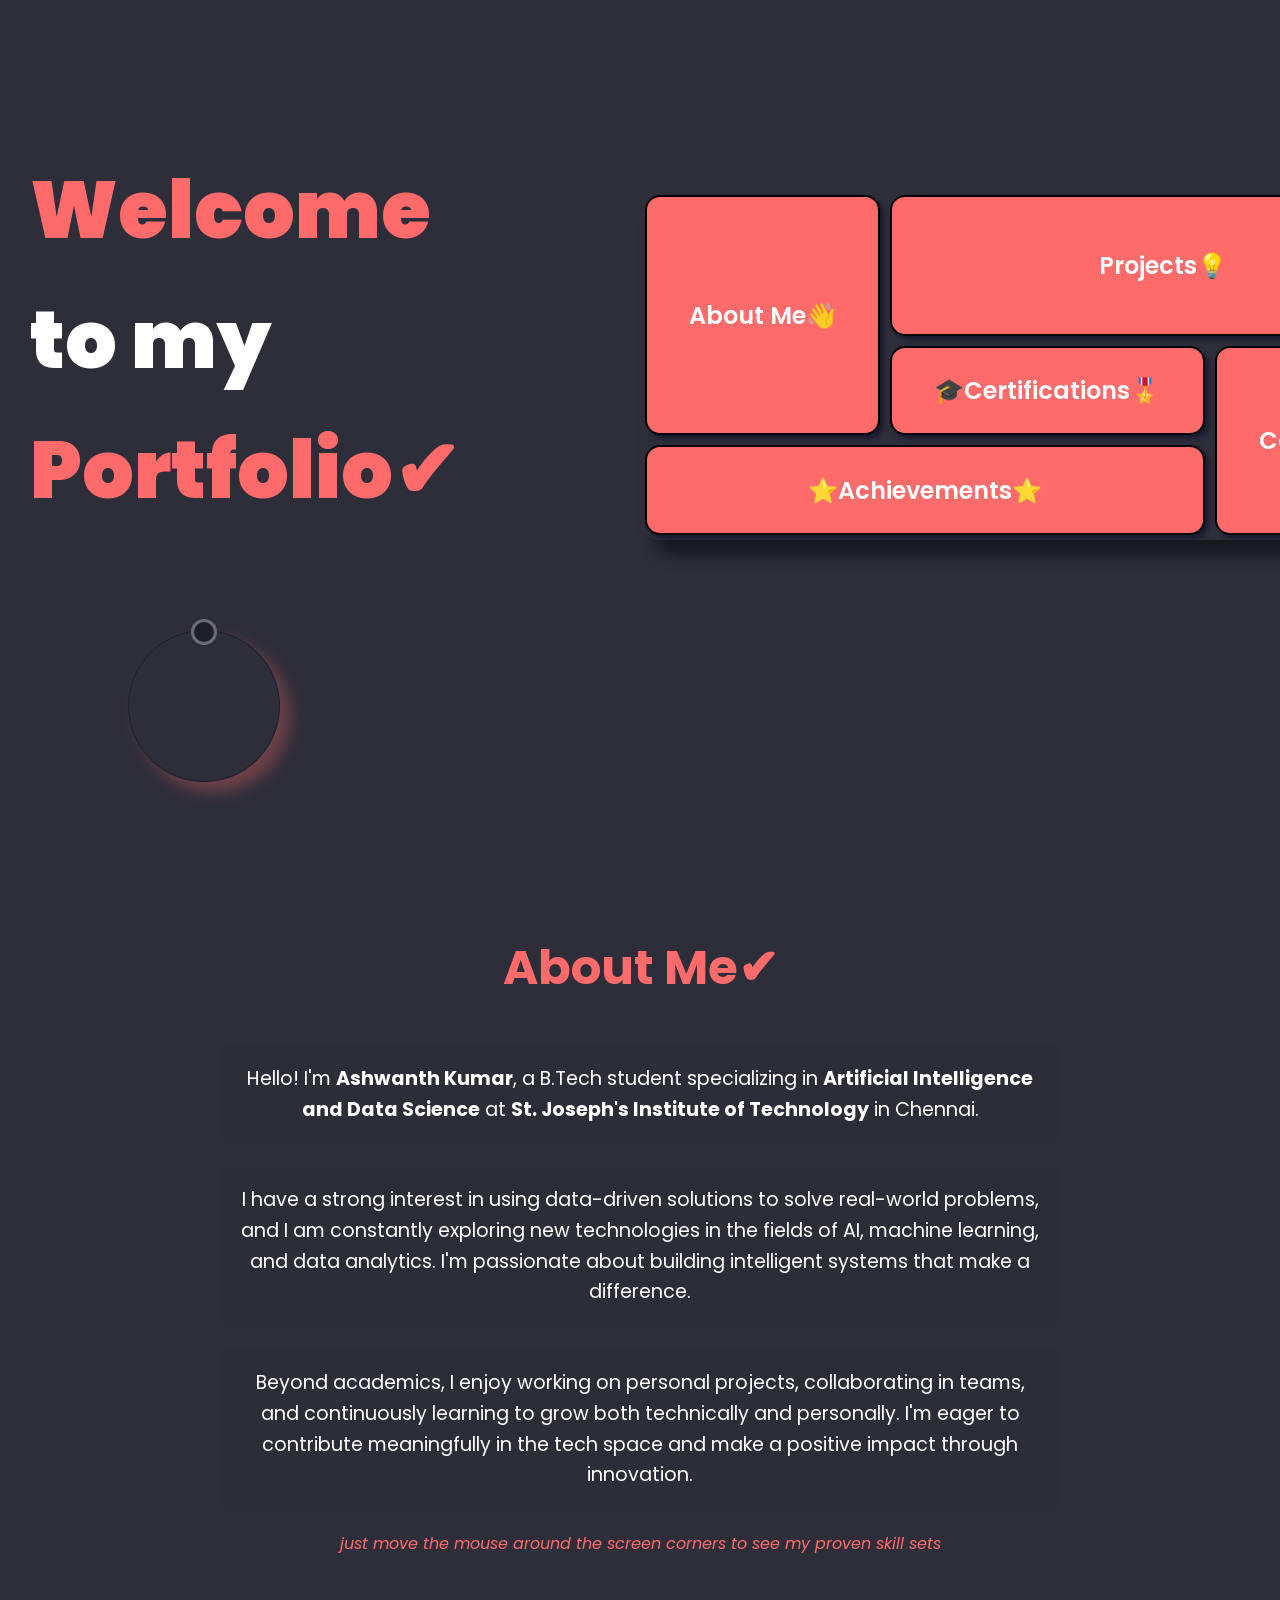
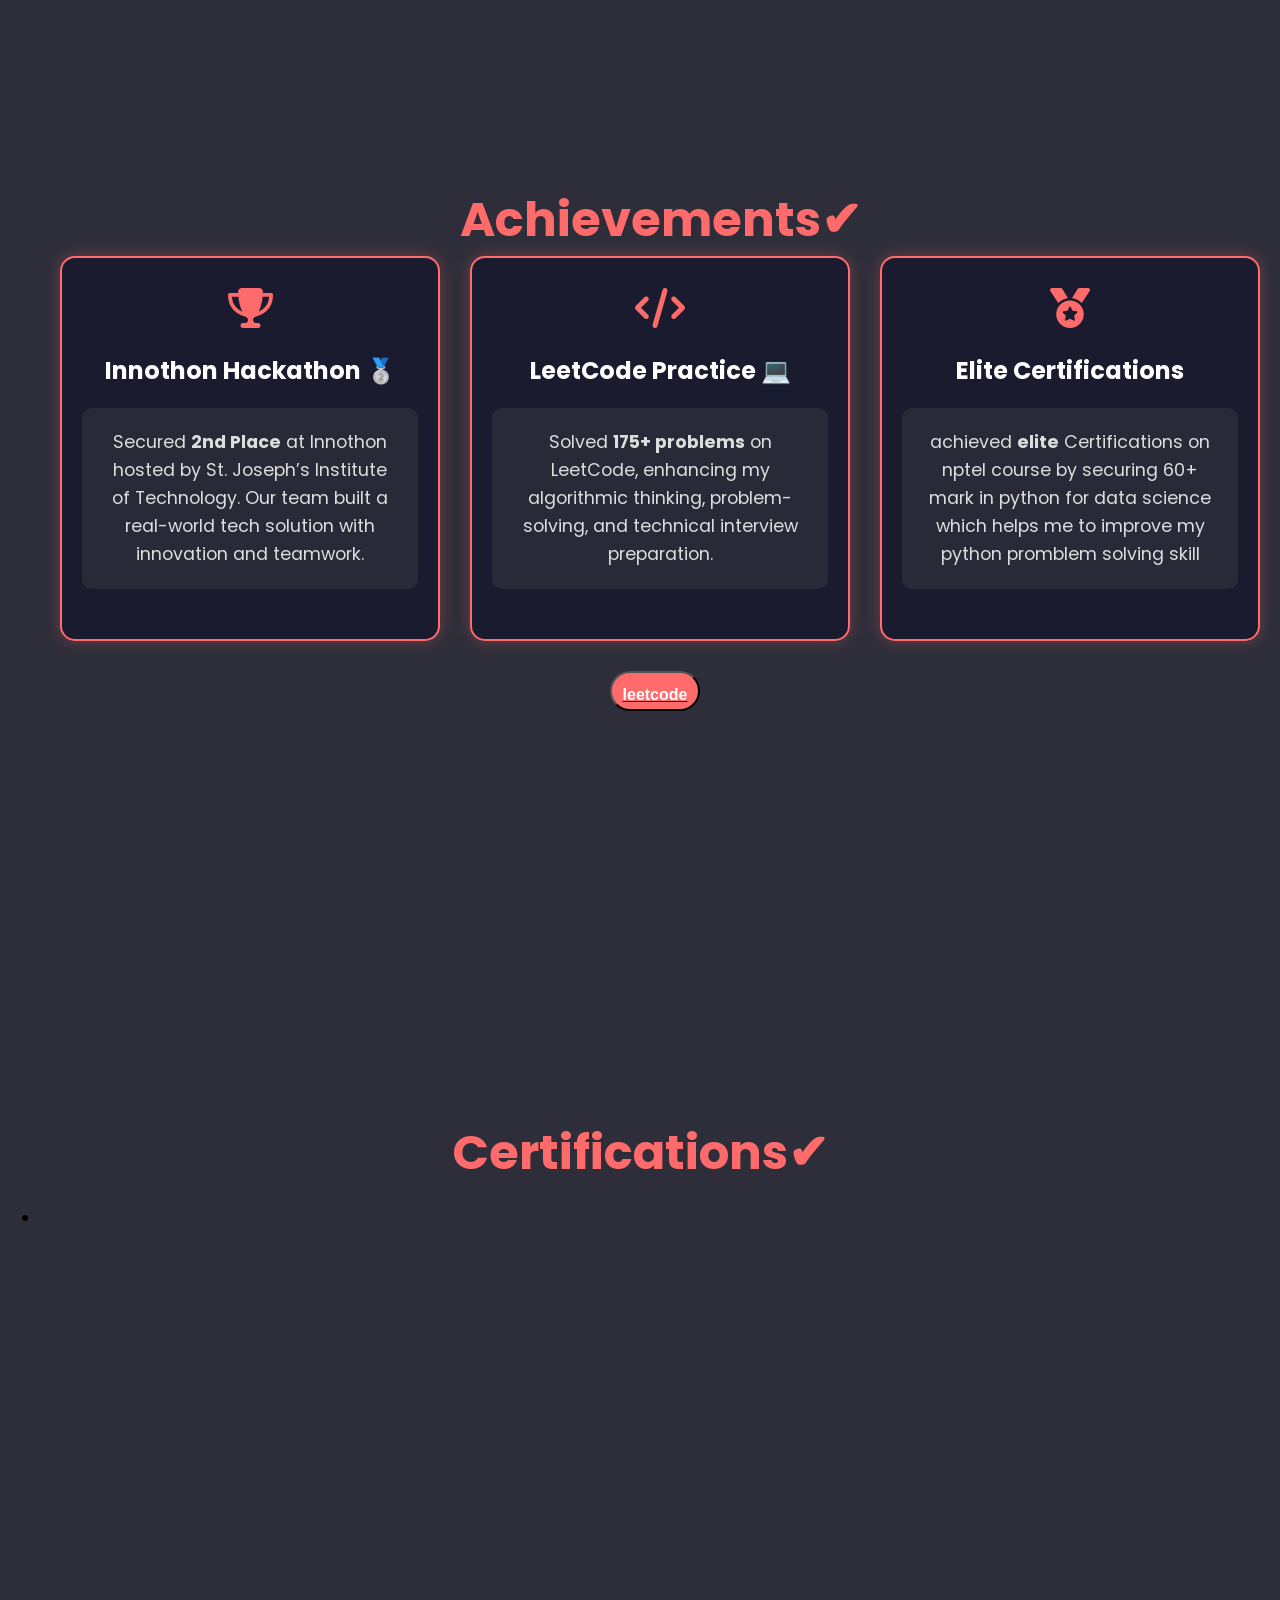
==== index.html @ 52636e4f "Rename html to index.html" ====
<!DOCTYPE html>
<html lang="en">
<head>
  <meta charset="UTF-8" />
  <meta name="viewport" content="width=device-width, initial-scale=1.0"/>
  <title>Portfolio</title>
  <link href="https://fonts.googleapis.com/css2?family=Poppins:wght@400;600;700&display=swap" rel="stylesheet">
  <link rel="stylesheet" href="style.css" />
  <link rel="stylesheet" href="https://cdnjs.cloudflare.com/ajax/libs/font-awesome/6.5.0/css/all.min.css" />
</head>
<body>

  <div class="title">
    <div class="line">Welcome</div>
    <div class="line white-text">to my</div>
    <div class="line">Portfolio✔</div>
  </div>

  <div class="selector">
    <div class="grid-item1"><h1>About Me👋</h1></div>
    <div class="grid-item2"><h1>Projects💡</h1></div>
    <div class="grid-item3"><h1>🎓Certifications🎖️</h1></div>
    <div class="grid-item4"><h1>Contact🤝</h1></div>
    <div class="grid-item5"><h1>⭐Achievements⭐</h1></div>
  </div>

  <div class="loader">
    <div class="spin-wrapper">
      <div class="spin"></div>
    </div>
  </div>

  <section class="about-page" id="about">
    <h1 class="about-title">About Me✔</h1>
    <p>
      Hello! I'm <strong>Ashwanth Kumar</strong>, a B.Tech student specializing in 
      <strong>Artificial Intelligence and Data Science</strong> at 
      <strong>St. Joseph's Institute of Technology</strong> in Chennai.
    </p>
    <p>
      I have a strong interest in using data-driven solutions to solve real-world problems, and I am constantly exploring new technologies in the fields of AI, machine learning, and data analytics. 
      I'm passionate about building intelligent systems that make a difference.
    </p>
    <p>
      Beyond academics, I enjoy working on personal projects, collaborating in teams, and continuously learning to grow both technically and personally. I'm eager to contribute meaningfully in the tech space and make a positive impact through innovation.
    </p>
    <i class="hint">just move the mouse around the screen corners to see my proven skill sets</i>

    <div class="container">
      <div class="item1"><img src="images-removebg-preview (1).png" alt="Python"></div>
      <div class="item1"><img src="images-removebg-preview (2).png" alt="C"></div>
      <div class="item1"><img src="images__1_-removebg-preview.png" alt="C++"></div>
      <div class="item1"><img src="Java_(programming_language)-Logo.wine.png" alt="Java" style="width: 70%;"></div>
    </div>

    <div class="container2">
      <div class="item2"><img src="images__1_-removebg-preview (1).png" alt="HTML"></div>
      <div class="item2"><img src="png-transparent-css3-css3-logo-logo-language-programming-language-css-3d-icon-removebg-preview.png" alt="CSS"></div>
      <div class="item2"><img src="js-emblem-orange-shield-and-white-text-vector-removebg-preview.png" alt="JavaScript"></div>
      <div class="item2"><img src="images-removebg-preview (2).png" alt="Python"></div>
    </div>
  </section>

  <!-- Achievements Section -->
  <section class="achievements-section">
    <h1 class="achievements-title">Achievements✔</h1>

    <div class="achievement-cards">
      <div class="achievement-card">
        <i class="fas fa-trophy"></i>
        <h2>Innothon Hackathon 🥈</h2>
        <p>
          Secured <strong>2nd Place</strong> at Innothon hosted by St. Joseph’s Institute of Technology. Our team built a real-world tech solution with innovation and teamwork.
        </p>
      </div>
      <div class="achievement-card">
        <i class="fas fa-code"></i>
        <h2>LeetCode Practice 💻</h2>
        <p>
          Solved <strong>175+ problems</strong> on LeetCode, enhancing my algorithmic thinking, problem-solving, and technical interview preparation.
        </p>
      </div>
      <div class="achievement-card">
        <i class="fas fa-medal"></i>
      <h2>Elite Certifications</h2>
      <p>
        achieved <strong>elite</strong> Certifications on nptel course by securing 60+ mark in python for data science which helps me to improve my python promblem solving skill
      </p>
      </div>
      <button class="link"><a href="https://leetcode.com/u/ASHWANTH_123/"><h3>leetcode</h3></a></button>
      
    </div>
  </section>
  <section class="Certifications">
    <h1 class="cer-title">Certifications✔</h1>
    <ul>
      <li></li>
    </ul>
  </section>

</body>
</html>
---- style.css ----
body {
  background-color: #2E2E3A;
  margin: 0;
  font-family: 'Poppins', sans-serif;
  overflow-x: hidden;
}

.title {
  padding: 20px;
  font-size: 5em;
  font-weight: 900;
  margin-top: 120px;
  color: #FF6B6B;
  position: absolute;
  z-index: 10;
}

.line {
  display: block;
  margin: 10px 10px;
}

.white-text {
  color: #ffffff;
}

.selector {
  display: grid;
  width: 800px;
  height: 350px;
  position: relative;
  left: 50%;
  top: 190px;
  border-radius: 20px;
  box-shadow: 15px 15px 15px #18181e ;
  animation: slideInBottom 1.5s ease-out;
 
  grid-template-columns: auto auto auto;
  grid-template-rows: auto auto auto auto;
  grid-template-areas:
    "one two two"
    "one two two"
    "one three four"
    "five five four";
}

.selector > div {
  transition: transform 0.3s;
  transition-delay: 0.1s;
}

.selector > div:hover {
  transform: scale(1.19);
  box-shadow: 0 0 15px #FF6B6B;
  cursor: pointer;
}

.grid-item1, .grid-item2, .grid-item3, .grid-item4, .grid-item5 {
  background-color: #FF6B6B;
  color: #ffffff;
  display: flex;
  justify-content: center;
  align-items: center;
  margin: 5px;
  border: 2px solid black;
  border-radius: 15px;
  box-shadow: 4px 4px 4px #1B1B2F;
}

.grid-item1 { grid-area: one; }
.grid-item2 { grid-area: two; }
.grid-item3 { grid-area: three; }
.grid-item4 { grid-area: four; }
.grid-item5 { grid-area: five; }

.grid-item1 h1, .grid-item2 h1, .grid-item3 h1,
.grid-item4 h1, .grid-item5 h1 {
  margin: 0;
  font-size: 1.5em;
  font-weight: 600;
}

.loader {
  width: 150px;
  height: 150px;
  aspect-ratio: 1 / 1;              /* Ensures perfect circle */
  background-image: url("240_F_594405558_PK3AoY1VqBrABKzhZdfHBDPg8f2B1KjG.jpg");
  background-position: center;
  background-size: cover;           /* Fills the circle, cropping corners */
  background-repeat: no-repeat;
  margin-left: 10%;
  border-radius: 50%;               /* Perfectly round */
  margin-top: 280px;
  position: relative;
  border: #000000 solid 1px;
  box-shadow: 10px 10px 15px #FF6B6B;
  animation: slideInLeft 1.5s ease-out;
  opacity: 0.3;
}

.spin-wrapper {
  width: 100%;
  height: 100%;
  position: absolute;
  animation: move 1s linear infinite;
  transform-origin: center;
}

.spin {
  width: 20px;
  height: 20px;
  background-color: #000000;
  border: 3px solid #f9f9f9;
  border-radius: 50%;
  position: absolute;
  top: -12px;
  left: 50%;
  transform: translateX(-50%);
}

/* Animations */
@keyframes move {
  0% { transform: rotate(0deg); }
  100% { transform: rotate(360deg); }
}

@keyframes slideInLeft {
  0% { opacity: 0; transform: translateX(-100vw); }
  100% { opacity: 0.3; transform: translateX(0); }
}

@keyframes slideInBottom {
  0% { opacity: 0; transform: translateY(100vh); }
  100% { opacity: 1; transform: translateY(0); }
}

/* About Section */
.about-page {
  width: 100%;
  height: auto;
  margin-top: 150px;
}

.about-title {
  color: #FF6B6B;
  font-size: 3em;
  text-align: center;
}

p {
  color: #ffffff;
  font-size: 1.2em;
  text-align: center;
  margin: 20px auto;
  line-height: 1.6;
  max-width: 800px;
  padding: 20px;
  background-color: rgba(46, 46, 58, 0.8);
  border-radius: 10px;
}

/* Icon Containers */
.container, .container2 {
  display: flex;
  flex-direction: column;
  gap: 1px;
  position: relative;
}

.container {
  margin-top: -600px;
  align-items: flex-start;
  margin-left: 2%;
}

.container2 {
  align-items: flex-end;
  margin-top: -750px;
  margin-left: 50%;
  right: 2%;
  position: relative;
}

.item1, .item2 {
  border: 2px solid black;
  width: 150px;
  height: 180px;
  background-color: #2E2E3A;
  border-radius: 10px;
  display: flex;
  justify-content: center;
  align-items: center;
  opacity: 0;
}

.item1 img, .item2 img {
  width: 70%;
  height: auto;
  object-fit: contain;
}

.container > .item1,
.container2 > .item2 {
  transition: transform 0.3s , opacity 0.3s;
  transition-delay: 0.1s;
}

.container > .item1:hover,
.container2 > .item2:hover {
  transform: scale(1.19);
  box-shadow: 0 10px 15px #000000;
  cursor: pointer;
  opacity: 1;
}

.hint {
  display: flex;
  justify-content: center;
  color: #FF6B6B;
}

/* Achievements Section */
.achievements-section {
  width: 100%;
  padding: 60px 20px;
  background-color: #2E2E3A;
  text-align: center;
  height:97vh;
}


.achievements-title {
  color: #FF6B6B;
  font-size: 3em;
  font-weight: 700;
  margin-bottom: 0px;
}

.achievement-cards {
  display: grid;
  grid-template-columns: repeat(auto-fit, minmax(280px, 1fr));
  gap: 30px;
  max-width: 1200px;
  margin: auto;
  padding: 0 20px;
}

.achievement-card {
  background-color: #1B1B2F;
  color: white;
  padding: 30px 20px;
  border-radius: 15px;
  box-shadow: 0 0 15px rgba(255, 107, 107, 0.3);
  transition: transform 0.3s ease, box-shadow 0.3s ease;
  border: 2px solid #FF6B6B;
  opacity: 0;
  transform: translateY(30px);
  animation: fadeInUp 0.8s ease forwards;
}

.achievement-card:nth-child(1) { animation-delay: 0s; }
.achievement-card:nth-child(2) { animation-delay: 0.2s; }
.achievement-card:nth-child(3) { animation-delay: 0.6s; }

.achievement-card:hover {
  transform: scale(1.05);
  box-shadow: 0 0 25px rgba(255, 107, 107, 0.6);
}

.achievement-card i {
  font-size: 2.5rem;
  color: #FF6B6B;
  margin-bottom: 15px;
}

.achievement-card h2 {
  margin: 10px 0;
  font-size: 1.5em;
  color: #ffffff;
}

.achievement-card p {
  font-size: 1.1em;
  color: #ddd;
  line-height: 1.6;
}

@keyframes fadeInUp {
  to {
    opacity: 1;
    transform: translateY(0);
  }
}
.link {
  background-color: #FF6B6B;
  height: 40px;
  width: 90px;
  border-radius: 20px;
  position: relative;
  left: 550px;
  transition: transform 0.3s cubic-bezier(.4,2,.6,1), box-shadow 0.3s cubic-bezier(.4,2,.6,1);
}

.link h3 {
  color: white;
  font-size: 1.2em;
  text-align: center;
  line-height: 40px;
  position: relative;
  top: -15px;
}

.link:hover {
  transform: scale(1.12);
  box-shadow: 0 10px 20px #000000;
  cursor: pointer;
}
.Certifications{
   width: 100%;
 
  background-color: #2E2E3A;
  text-align: center;
  height:100vh;
}
.cer-title{
  color: #FF6B6B;
  font-size: 3em;
  font-weight: 700;
  margin-bottom: 0px;
}
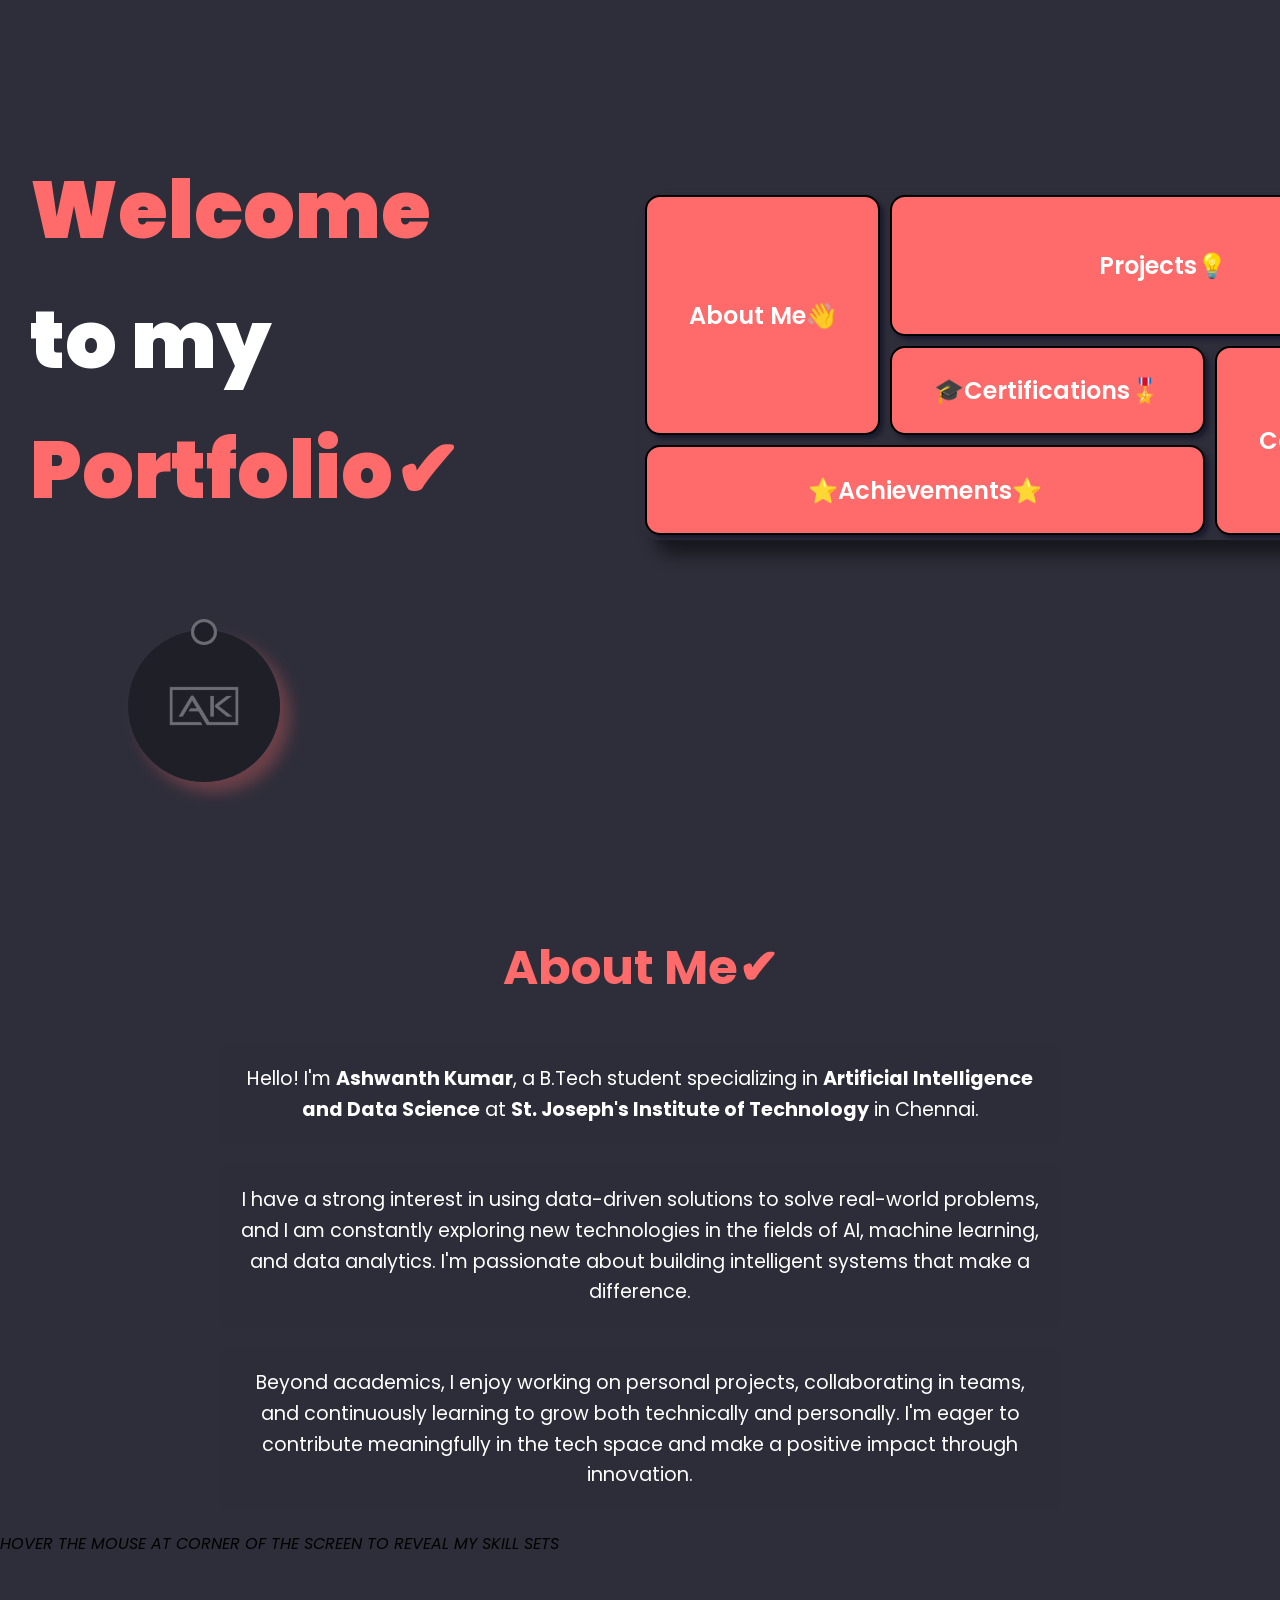
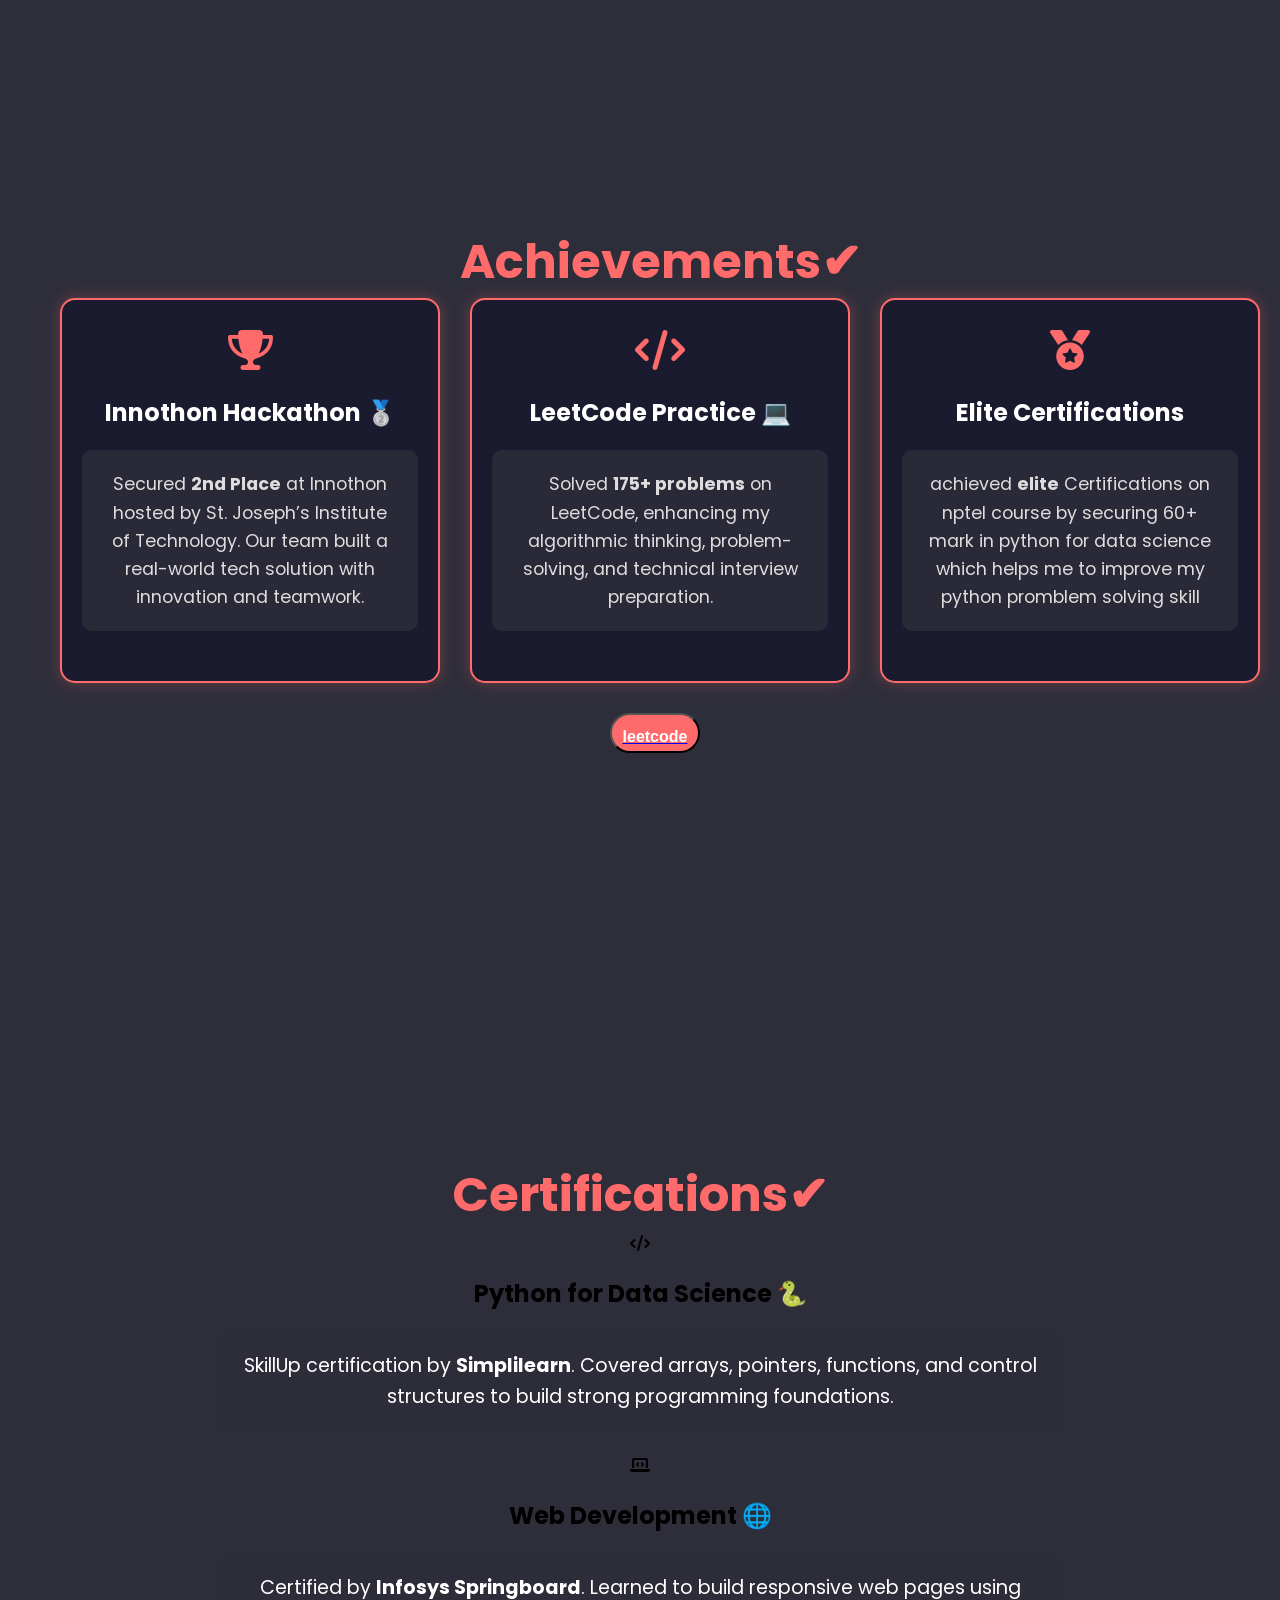
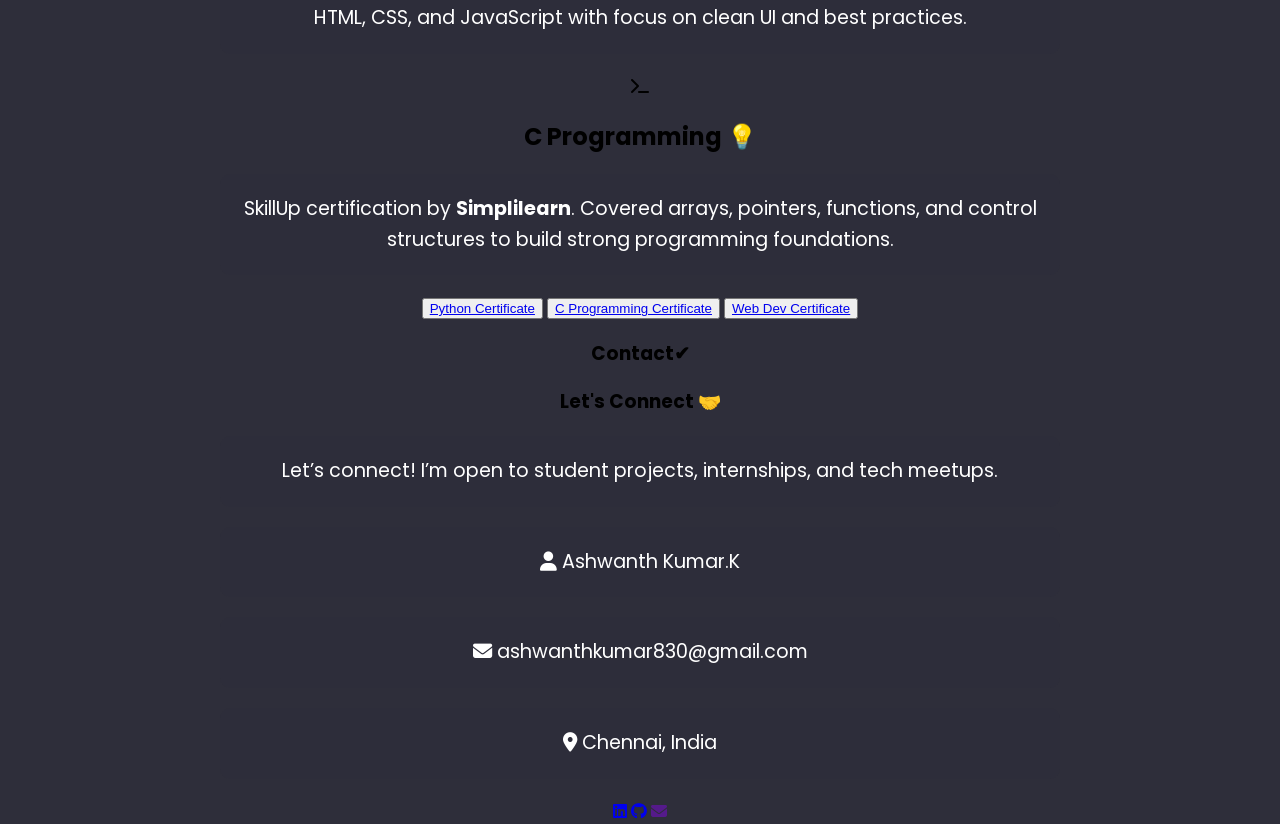
==== commit 132ec045: "Update index.html" ====
--- a/index.html
+++ b/index.html
@@ -7,14 +7,17 @@
   <link href="https://fonts.googleapis.com/css2?family=Poppins:wght@400;600;700&display=swap" rel="stylesheet">
   <link rel="stylesheet" href="style.css" />
   <link rel="stylesheet" href="https://cdnjs.cloudflare.com/ajax/libs/font-awesome/6.5.0/css/all.min.css" />
+  <script src="script.js"></script>
+  
 </head>
 <body>
-
-  <div class="title">
+  <section class="welcome">
+    <div class="title">
     <div class="line">Welcome</div>
     <div class="line white-text">to my</div>
     <div class="line">Portfolio✔</div>
   </div>
+  
 
   <div class="selector">
     <div class="grid-item1"><h1>About Me👋</h1></div>
@@ -30,6 +33,10 @@
     </div>
   </div>
 
+</section>
+ 
+
+  
   <section class="about-page" id="about">
     <h1 class="about-title">About Me✔</h1>
     <p>
@@ -44,7 +51,8 @@
     <p>
       Beyond academics, I enjoy working on personal projects, collaborating in teams, and continuously learning to grow both technically and personally. I'm eager to contribute meaningfully in the tech space and make a positive impact through innovation.
     </p>
-    <i class="hint">just move the mouse around the screen corners to see my proven skill sets</i>
+    <i class="hint1">HOVER THE MOUSE AT CORNER OF THE SCREEN TO REVEAL MY SKILL SETS</i>
+    <h4 class="hint"></h4>
 
     <div class="container">
       <div class="item1"><img src="images-removebg-preview (1).png" alt="Python"></div>
@@ -88,15 +96,87 @@
       </p>
       </div>
       <button class="link"><a href="https://leetcode.com/u/ASHWANTH_123/"><h3>leetcode</h3></a></button>
+   
+  </div>
+
       
     </div>
   </section>
-  <section class="Certifications">
-    <h1 class="cer-title">Certifications✔</h1>
-    <ul>
-      <li></li>
-    </ul>
-  </section>
+  
+<section class="Certifications">
+  <h1 class="cer-title">Certifications✔</h1>
+
+  <div class="certification-cards">
+    <div class="cert-card">
+      <i class="fas fa-code"></i>
+      <h2>Python for Data Science 🐍</h2>
+      <p>
+        SkillUp certification by <strong>Simplilearn</strong>. Covered arrays, pointers, functions, and control structures to build strong programming foundations.
+      </p>
+    </div>
+
+    <div class="cert-card">
+      <i class="fas fa-laptop-code"></i>
+      <h2>Web Development 🌐</h2>
+      <p>
+        Certified by <strong>Infosys Springboard</strong>. Learned to build responsive web pages using HTML, CSS, and JavaScript with focus on clean UI and best practices.
+      </p>
+    </div>
+
+    <div class="cert-card">
+      <i class="fas fa-terminal"></i>
+      <h2>C Programming 💡</h2>
+      <p>
+        SkillUp certification by <strong>Simplilearn</strong>. Covered arrays, pointers, functions, and control structures to build strong programming foundations.
+      </p>
+    </div>
+  </div>
+ <div class="button">
+  <button class="cert-btn">
+    <a href="https://lms.simplilearn.com/courses/4227/Introduction%20to%20Data%20Science/certificate/download-skillup" target="_blank">Python Certificate</a>
+  </button>
+
+  <button class="cert-btn">
+    <a href="https://lms.simplilearn.com/courses/5920/Kick-start-your-programming-career-with-C/certificate/download-skillup" target="_blank">C Programming Certificate</a>
+  </button>
+
+  <button class="cert-btn">
+    <a href="https://infyspringboard.onwingspan.com/web/en/app/profile/competency/certificate" target="_blank">Web Dev Certificate</a>
+  </button>
+</div>
+
+
+<section class="contact-slide" id="contact">
+  <h1 class="con-title">Contact✔</h1>
+  <div class="contact-card">
+    <h1>Let's Connect 🤝</h1>
+    
+
+    <div class="info">
+      <p>Let’s connect! I’m open to student projects, internships, and tech meetups.</p>
+      <p><i class="fas fa-user"></i> Ashwanth Kumar.K</p>
+      <p><i class="fas fa-envelope"></i> ashwanthkumar830@gmail.com</p>
+      <p><i class="fas fa-map-marker-alt"></i> Chennai, India</p>
+    </div>
+
+    <div class="social-icons">
+      <a href="https://www.linkedin.com/in/ashwanth-kumar-025920295/" target="_blank"><i class="fab fa-linkedin"></i></a>
+      <a href="https://github.com/ashwanth1506" target="_blank"><i class="fab fa-github"></i></a>
+      <a href=""><i class="fas fa-envelope"></i></a>
+    </div>
+
+    
+  </div>
+  <div class="loader1">
+    <div class="spin-wrapper1">
+      <div class="spin1"></div>
+    </div>
+  </div>
+
+  
+</section>
+
+
 
 </body>
 </html>
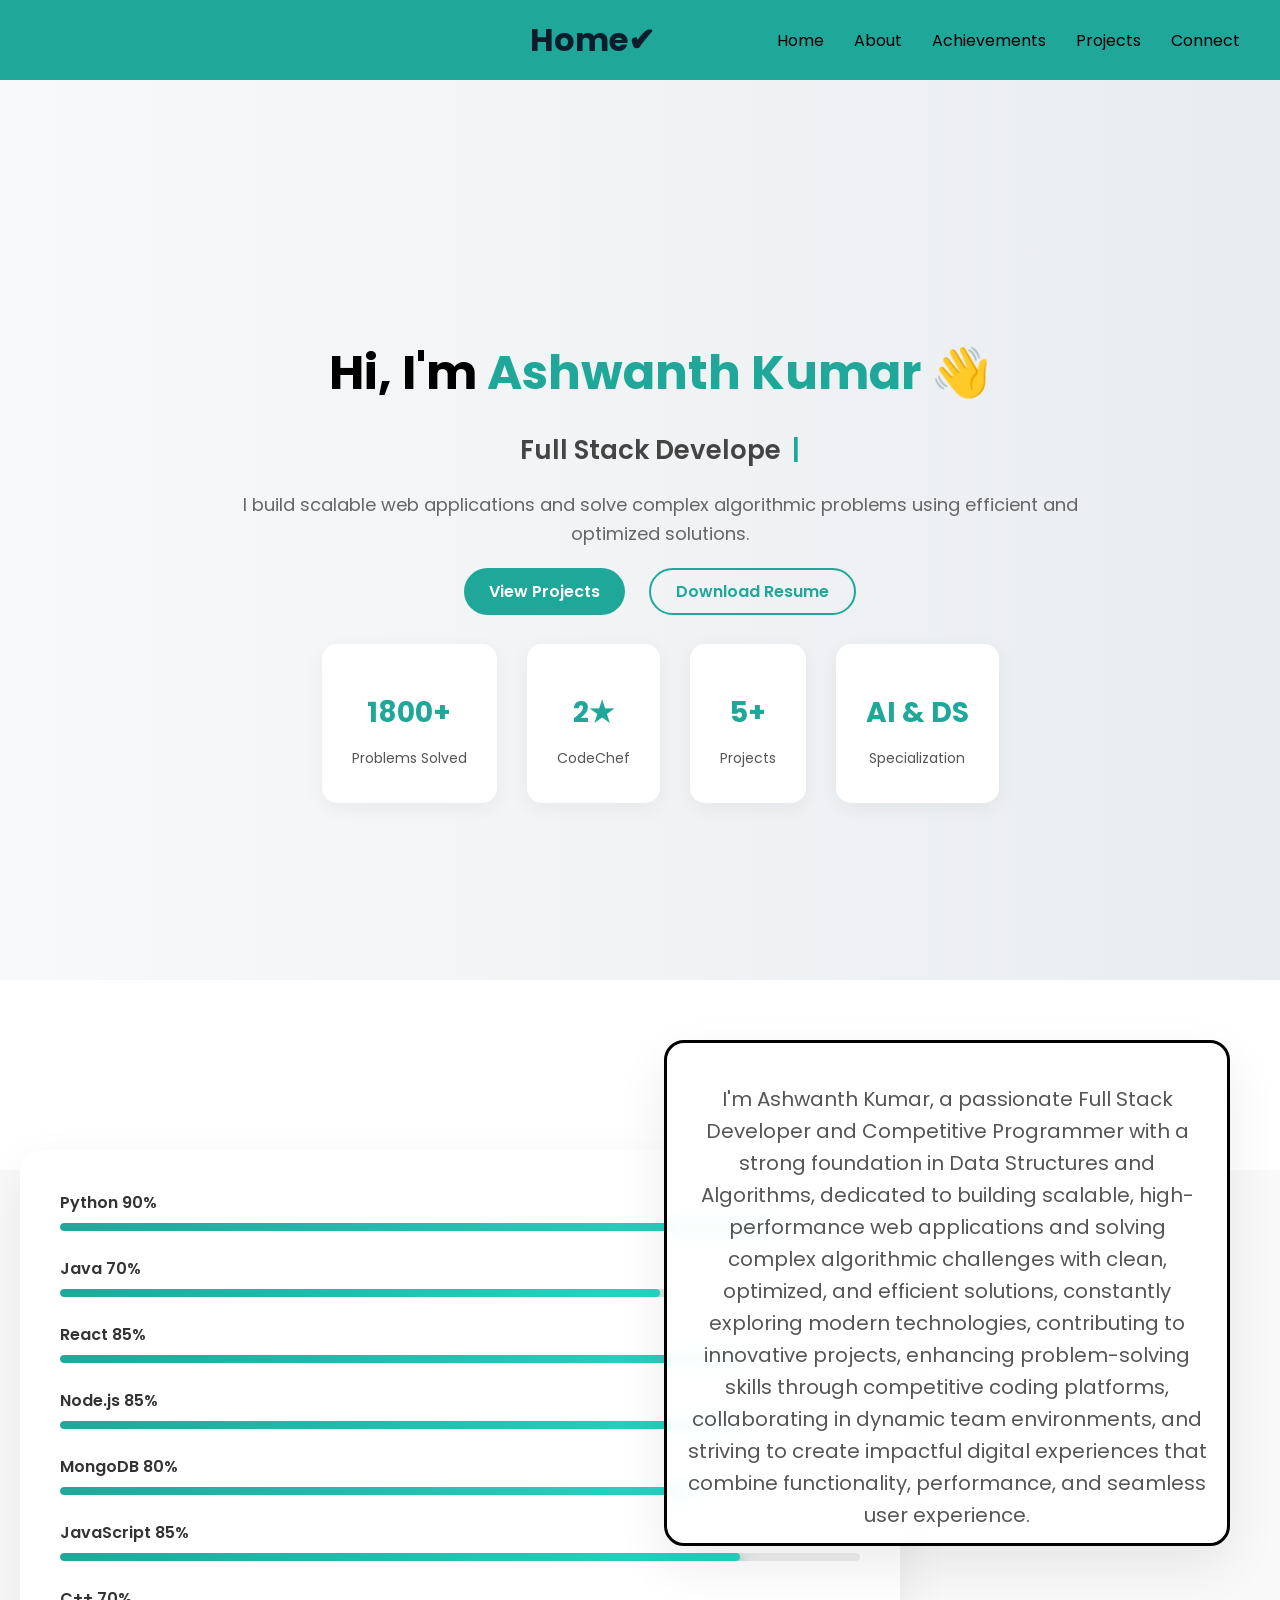
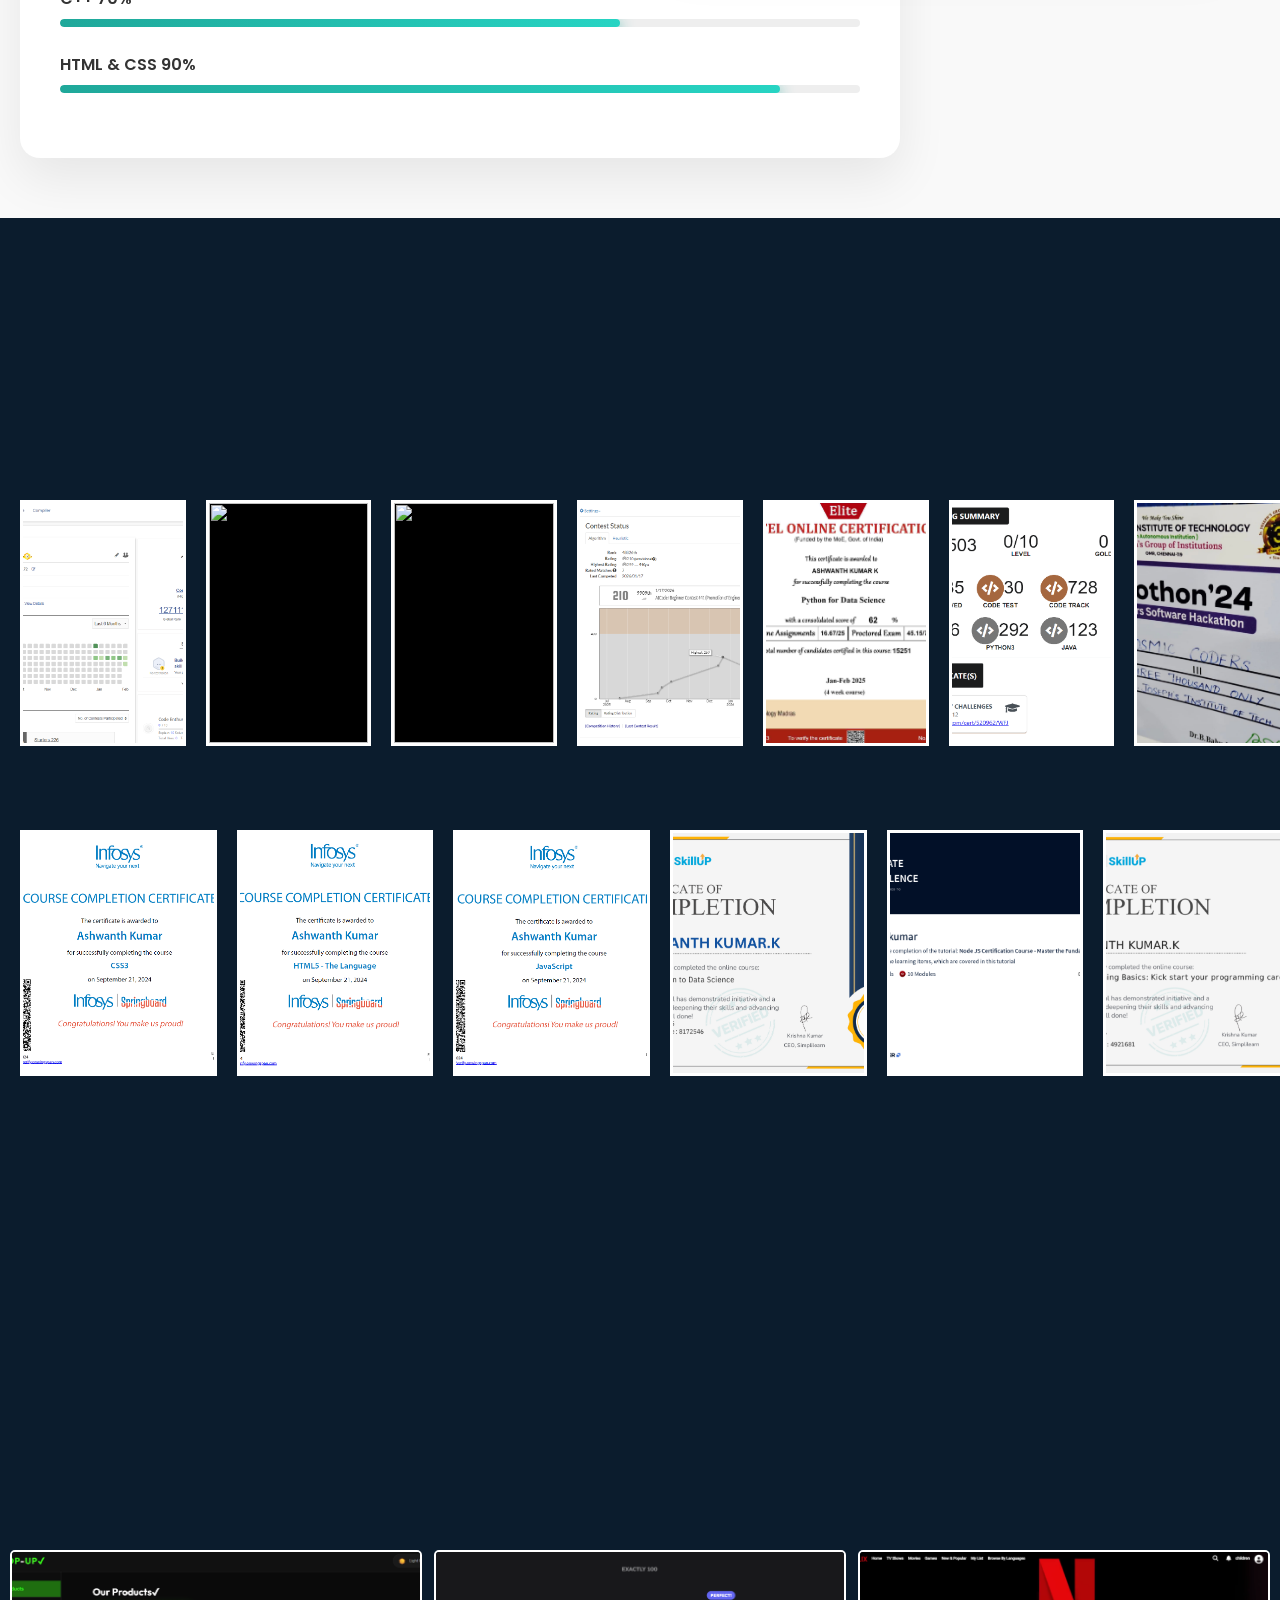
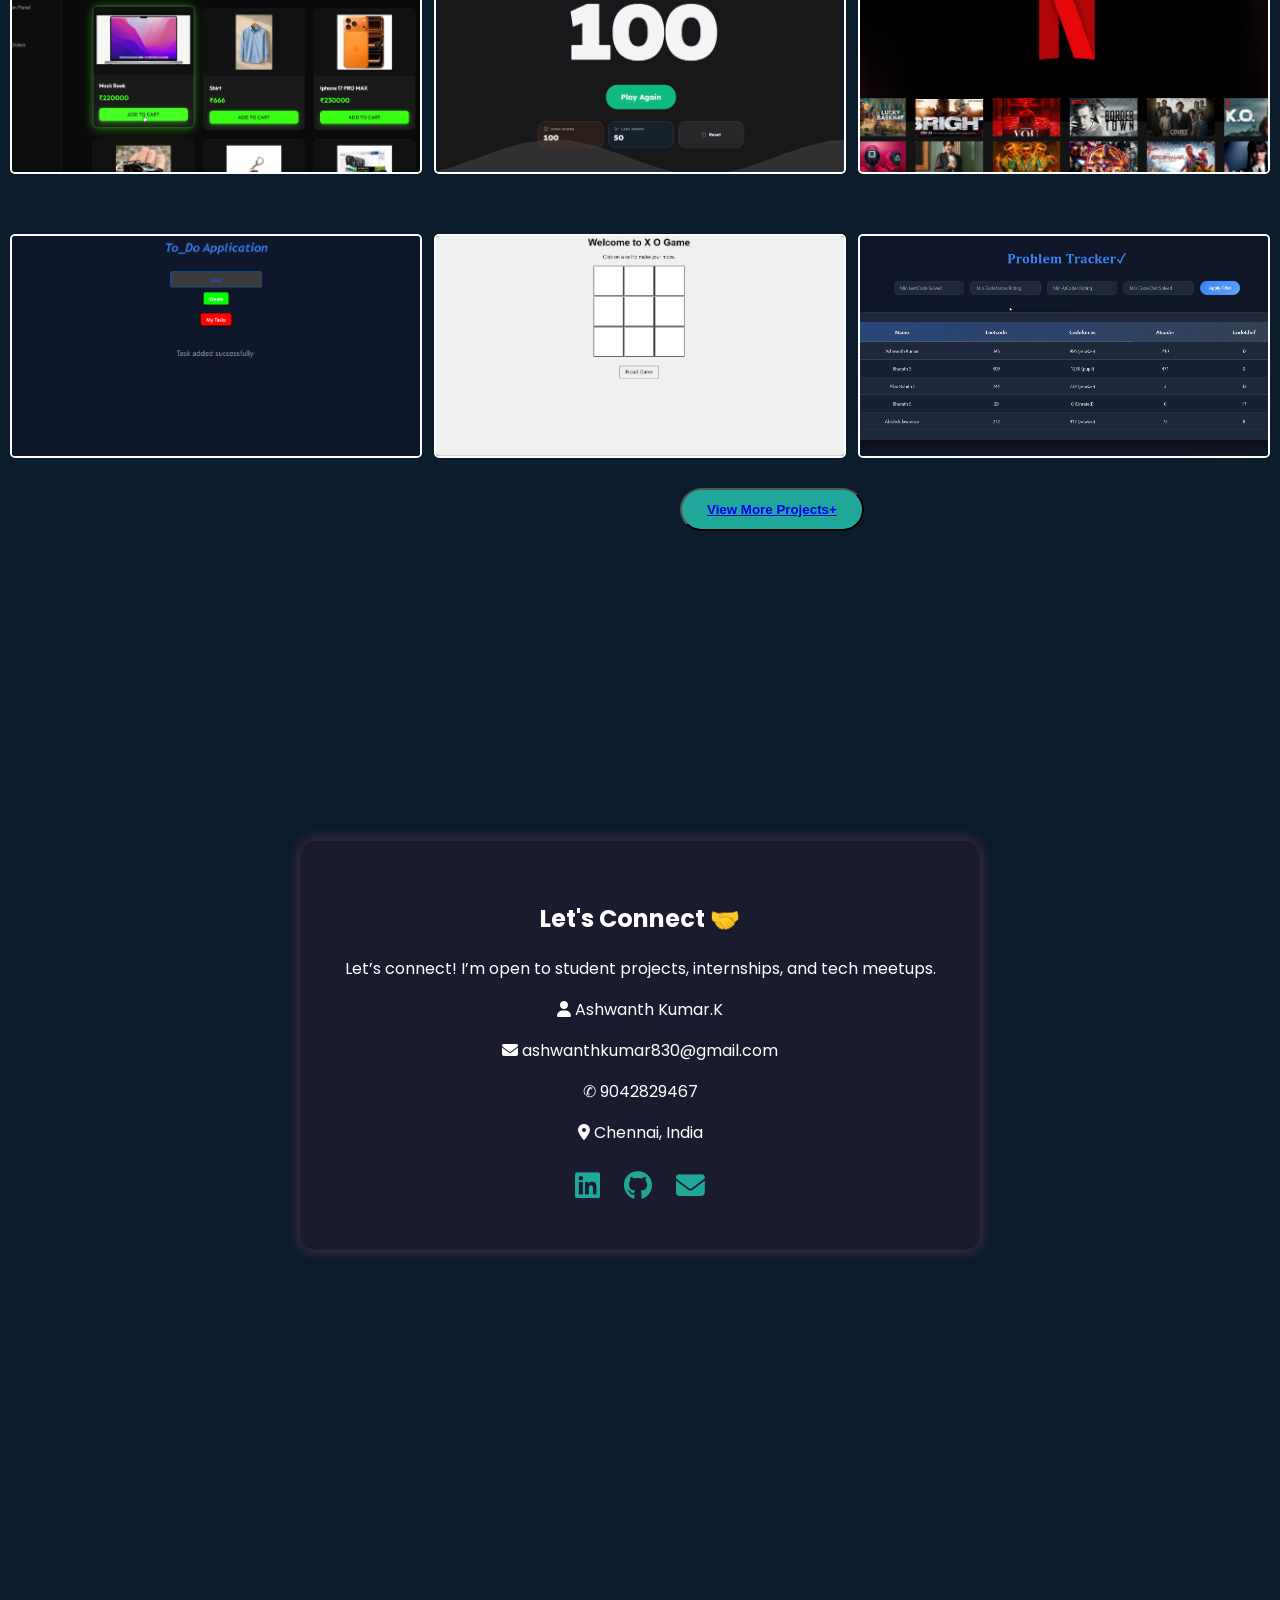
==== commit 21f2d48e: "Initial commit: Add portfolio website files" ====
--- a/index.html
+++ b/index.html
@@ -11,143 +11,307 @@
   
 </head>
 <body>
-  <section class="welcome">
-    <div class="title">
-    <div class="line">Welcome</div>
-    <div class="line white-text">to my</div>
-    <div class="line">Portfolio✔</div>
-  </div>
-  
-
-  <div class="selector">
-    <div class="grid-item1"><h1>About Me👋</h1></div>
-    <div class="grid-item2"><h1>Projects💡</h1></div>
-    <div class="grid-item3"><h1>🎓Certifications🎖️</h1></div>
-    <div class="grid-item4"><h1>Contact🤝</h1></div>
-    <div class="grid-item5"><h1>⭐Achievements⭐</h1></div>
-  </div>
-
-  <div class="loader">
-    <div class="spin-wrapper">
-      <div class="spin"></div>
-    </div>
-  </div>
-
+  <div class="nav">
+
+  <div class="nav-left"></div>
+
+  <div class="nav-center">
+    <h1 class="Tf">Home✔</h1>
+  </div>
+
+  <div class="nav-right">
+    <a href="#" onclick="change('Home')">Home</a>
+    <a href="#about" onclick="change('About')">About</a>
+    <a href="#achi" onclick="change('Achievements')">Achievements</a>
+    <a href="#cer" onclick="change('Projects')">Projects</a>
+    <a href="#contact" onclick="change('Connect')">Connect</a>
+  </div>
+  
+
+</div>
+
+
+ <section class="welcome">
+  <div class="hero-container">
+
+    <h1 class="main-title">
+      Hi, I'm <span class="highlight">Ashwanth Kumar</span> 👋
+    </h1>
+
+    <!-- Typing text -->
+    <h2 class="typing">
+      <span id="typed-text"></span>
+      <span class="cursor">|</span>
+    </h2>
+
+    <!-- Description -->
+    <p class="hero-desc">
+      I build scalable web applications and solve complex algorithmic
+      problems using efficient and optimized solutions.
+    </p>
+
+    <div class="hero-buttons">
+      <a href="project.html" class="btn">View Projects</a>
+      <a href="https://drive.google.com/file/d/1DCsHZYH0FZz6lq_Nx_xyifrQtVNpDnhG/view?usp=sharing" class="btn-outline" download>Download Resume</a>
+    </div>
+
+    <div class="stats">
+      <div class="stat-box">
+        <h3>1800+</h3>
+        <p>Problems Solved</p>
+      </div>
+      <div class="stat-box">
+        <h3>2★</h3>
+        <p>CodeChef</p>
+      </div>
+      <div class="stat-box">
+        <h3>5+</h3>
+        <p>Projects</p>
+      </div>
+      <div class="stat-box">
+        <h3>AI & DS</h3>
+        <p>Specialization</p>
+      </div>
+    </div>
+
+  </div>
+  <div class="white"></div>
 </section>
+
  
 
   
   <section class="about-page" id="about">
-    <h1 class="about-title">About Me✔</h1>
-    <p>
-      Hello! I'm <strong>Ashwanth Kumar</strong>, a B.Tech student specializing in 
-      <strong>Artificial Intelligence and Data Science</strong> at 
-      <strong>St. Joseph's Institute of Technology</strong> in Chennai.
+    
+<div class="about-floating">
+  
+  <p>
+    I'm Ashwanth Kumar, a passionate Full Stack Developer and Competitive Programmer with a strong foundation in Data Structures and Algorithms, dedicated to building scalable, high-performance web applications and solving complex algorithmic challenges with clean, optimized, and efficient solutions, constantly exploring modern technologies, contributing to innovative projects, enhancing problem-solving skills through competitive coding platforms, collaborating in dynamic team environments, and striving to create impactful digital experiences that combine functionality, performance, and seamless user experience.
+
+  </p>
+</div>
+
+
+
+
+
+
+   
+     
+      <div class="skills-section">
+
+  <div class="skills-container">
+
+    <div class="skill">
+      <span>Python</span>
+      <span>90%</span>
+      <div class="progress">
+        <div class="progress-fill" data-width="90%"></div>
+      </div>
+    </div>
+
+    <div class="skill">
+      <span>Java</span>
+      <span>70%</span>
+      <div class="progress">
+        <div class="progress-fill" data-width="75%"></div>
+      </div>
+    </div>
+
+    <div class="skill">
+      <span>React</span>
+      <span>85%</span>
+      <div class="progress">
+        <div class="progress-fill" data-width="85%"></div>
+      </div>
+    </div>
+
+    <div class="skill">
+      <span>Node.js</span>
+      <span>85%</span>
+      <div class="progress">
+        <div class="progress-fill" data-width="85%"></div>
+      </div>
+    </div>
+
+    <div class="skill">
+      <span>MongoDB</span>
+      <span>80%</span>
+      <div class="progress">
+        <div class="progress-fill" data-width="80%"></div>
+      </div>
+    </div>
+
+    <div class="skill">
+      <span>JavaScript</span>
+      <span>85%</span>
+      <div class="progress">
+        <div class="progress-fill" data-width="85%"></div>
+      </div>
+    </div>
+
+    <div class="skill">
+      <span>C++</span>
+      <span>70%</span>
+      <div class="progress">
+        <div class="progress-fill" data-width="70%"></div>
+      </div>
+    </div>
+
+    <div class="skill">
+      <span>HTML & CSS</span>
+      <span>90%</span>
+      <div class="progress">
+        <div class="progress-fill" data-width="90%"></div>
+      </div>
+    </div>
+
+  </div>
+
+</div>
+
     </p>
-    <p>
-      I have a strong interest in using data-driven solutions to solve real-world problems, and I am constantly exploring new technologies in the fields of AI, machine learning, and data analytics. 
-      I'm passionate about building intelligent systems that make a difference.
-    </p>
-    <p>
-      Beyond academics, I enjoy working on personal projects, collaborating in teams, and continuously learning to grow both technically and personally. I'm eager to contribute meaningfully in the tech space and make a positive impact through innovation.
-    </p>
-    <i class="hint1">HOVER THE MOUSE AT CORNER OF THE SCREEN TO REVEAL MY SKILL SETS</i>
-    <h4 class="hint"></h4>
-
-    <div class="container">
-      <div class="item1"><img src="images-removebg-preview (1).png" alt="Python"></div>
-      <div class="item1"><img src="images-removebg-preview (2).png" alt="C"></div>
-      <div class="item1"><img src="images__1_-removebg-preview.png" alt="C++"></div>
-      <div class="item1"><img src="Java_(programming_language)-Logo.wine.png" alt="Java" style="width: 70%;"></div>
-    </div>
-
     <div class="container2">
-      <div class="item2"><img src="images__1_-removebg-preview (1).png" alt="HTML"></div>
-      <div class="item2"><img src="png-transparent-css3-css3-logo-logo-language-programming-language-css-3d-icon-removebg-preview.png" alt="CSS"></div>
-      <div class="item2"><img src="js-emblem-orange-shield-and-white-text-vector-removebg-preview.png" alt="JavaScript"></div>
-      <div class="item2"><img src="images-removebg-preview (2).png" alt="Python"></div>
+      <div class="item2"><img src="mongo-removebg-preview.png" alt="HTML"></div>
+      <div class="item2"><img src="node-removebg-preview.png" alt="CSS"></div>
+      <div class="item2"><img src="python.png" alt="JavaScript"></div>
+      <div class="item2"><img src="images-removebg-preview.png" alt="Python"></div>
+      <div class="item2"><img src="res.png" alt="Python"></div>
+<div class="item2"><img src="Unofficial_JavaScript_logo_2.svg-removebg-preview.png" alt="HTML"></div>
+       <div class="item2"><img src="mongo-removebg-preview.png" alt="HTML"></div>
+        
+      <div class="item2"><img src="mongo-removebg-preview.png" alt="HTML"></div>
+      <div class="item2"><img src="node-removebg-preview.png" alt="CSS"></div>
+      <div class="item2"><img src="python.png" alt="JavaScript"></div>
+      <div class="item2"><img src="images-removebg-preview.png" alt="Python"></div>
+      <div class="item2"><img src="res.png" alt="Python"></div>
+<div class="item2"><img src="Unofficial_JavaScript_logo_2.svg-removebg-preview.png" alt="HTML"></div>
+      <div class="item2"><img src="mongo-removebg-preview.png" alt="HTML"></div>
+      <div class="item2"><img src="node-removebg-preview.png" alt="CSS"></div>
+      <div class="item2"><img src="python.png" alt="JavaScript"></div>
+      <div class="item2"><img src="images-removebg-preview.png" alt="Python"></div>
+      <div class="item2"><img src="res.png" alt="Python"></div>
+<div class="item2"><img src="Unofficial_JavaScript_logo_2.svg-removebg-preview.png" alt="HTML"></div>
+       <div class="item2"><img src="mongo-removebg-preview.png" alt="HTML"></div>
+      <div class="item2"><img src="mongo-removebg-preview.png" alt="HTML"></div>
+      <div class="item2"><img src="node-removebg-preview.png" alt="CSS"></div>
+      <div class="item2"><img src="python.png" alt="JavaScript"></div>
+      <div class="item2"><img src="images-removebg-preview.png" alt="Python"></div>
+      <div class="item2"><img src="res.png" alt="Python"></div>
+<div class="item2"><img src="Unofficial_JavaScript_logo_2.svg-removebg-preview.png" alt="HTML"></div>
+       <div class="item2"><img src="mongo-removebg-preview.png" alt="HTML"></div>
     </div>
   </section>
 
   <!-- Achievements Section -->
-  <section class="achievements-section">
-    <h1 class="achievements-title">Achievements✔</h1>
-
-    <div class="achievement-cards">
-      <div class="achievement-card">
-        <i class="fas fa-trophy"></i>
-        <h2>Innothon Hackathon 🥈</h2>
-        <p>
-          Secured <strong>2nd Place</strong> at Innothon hosted by St. Joseph’s Institute of Technology. Our team built a real-world tech solution with innovation and teamwork.
-        </p>
-      </div>
-      <div class="achievement-card">
-        <i class="fas fa-code"></i>
-        <h2>LeetCode Practice 💻</h2>
-        <p>
-          Solved <strong>175+ problems</strong> on LeetCode, enhancing my algorithmic thinking, problem-solving, and technical interview preparation.
-        </p>
-      </div>
-      <div class="achievement-card">
-        <i class="fas fa-medal"></i>
-      <h2>Elite Certifications</h2>
-      <p>
-        achieved <strong>elite</strong> Certifications on nptel course by securing 60+ mark in python for data science which helps me to improve my python promblem solving skill
-      </p>
-      </div>
-      <button class="link"><a href="https://leetcode.com/u/ASHWANTH_123/"><h3>leetcode</h3></a></button>
-   
-  </div>
-
+  <section class="achievements-section" id="achi">
+    <div class="con">
+     <div class="card" style="display: flex; gap: 20px; flex-wrap: wrap;">
+  <img src="Screenshot 2026-02-19 085822.png" width="400"/>
+  <h2>Crossed 1000 rating in Codechef </h2>
+</div>
+
+
+
+      <div class="card"><img src="https://leetcard.jacoblin.cool/ASHWANTH_123?theme=dark&font=Poppins" /><h2>Solved 350+ problems in leetcode </h2></div>
+      <div class="card"><img src="https://codeforces-readme-stats.vercel.app/api/card?username=ashwanthkumar83" /><h2>crossed 1000 rating in codeforces</h2></div>
+      <div class="card"><img src="Screenshot 2026-02-18 112226.png" alt=""><h2>crossed 210 rating in Atcoder</h2></div>
+      <div class="card"><img src="Screenshot 2026-02-18 112606.png" alt=""><h2>Gained Elite Certification in Python for data Science</h2></div>
+      <div class="card"><img src="Screenshot 2026-02-18 112930.png" alt=""><h2>Solved 1300+ problems in SkillRack</h2></div>
+      <div class="card"><img src="inno.jpg" alt=""><h2>won cash prize of 3000 in a hackathon conduted in our college by securing third place</h2></div>
       
+
+
+
+    </div>
+    <div class="con">
+      
+      <div class="card"><img src="Screenshot 2026-02-18 194135.png" alt=""><h2>Gained a CSS certificate</h2></div>
+      <div class="card"><img src="Screenshot 2026-02-18 194122.png" alt=""><h2>Gained a HTML certificate</h2></div>
+      <div class="card"><img src="Screenshot 2026-02-18 194112.png" alt=""><h2>Gained a JavaScript certificate</h2></div>
+      <div class="card"><img src="ASHWANTH KUMAR.K.png" alt=""><h2>Gained a introduction to data science certificate</h2></div>
+      <div class="card"><img src="node js certificate.png" alt=""><h2>Gained a scaller node js certificate</h2></div>
+      <div class="card"><img src="5.png" alt=""><h2>Gained a c programming basic certificate</h2></div>
+
+
+
     </div>
   </section>
   
-<section class="Certifications">
-  <h1 class="cer-title">Certifications✔</h1>
-
-  <div class="certification-cards">
-    <div class="cert-card">
-      <i class="fas fa-code"></i>
-      <h2>Python for Data Science 🐍</h2>
-      <p>
-        SkillUp certification by <strong>Simplilearn</strong>. Covered arrays, pointers, functions, and control structures to build strong programming foundations.
-      </p>
-    </div>
-
-    <div class="cert-card">
-      <i class="fas fa-laptop-code"></i>
-      <h2>Web Development 🌐</h2>
-      <p>
-        Certified by <strong>Infosys Springboard</strong>. Learned to build responsive web pages using HTML, CSS, and JavaScript with focus on clean UI and best practices.
-      </p>
-    </div>
-
-    <div class="cert-card">
-      <i class="fas fa-terminal"></i>
-      <h2>C Programming 💡</h2>
-      <p>
-        SkillUp certification by <strong>Simplilearn</strong>. Covered arrays, pointers, functions, and control structures to build strong programming foundations.
-      </p>
-    </div>
-  </div>
- <div class="button">
-  <button class="cert-btn">
-    <a href="https://lms.simplilearn.com/courses/4227/Introduction%20to%20Data%20Science/certificate/download-skillup" target="_blank">Python Certificate</a>
-  </button>
-
-  <button class="cert-btn">
-    <a href="https://lms.simplilearn.com/courses/5920/Kick-start-your-programming-career-with-C/certificate/download-skillup" target="_blank">C Programming Certificate</a>
-  </button>
-
-  <button class="cert-btn">
-    <a href="https://infyspringboard.onwingspan.com/web/en/app/profile/competency/certificate" target="_blank">Web Dev Certificate</a>
-  </button>
-</div>
+<section class="Certifications" id="cer">
+  <h1></h1>
+ <div class="pro">
+
+  <div class="box">
+    <img src="Screenshot 2026-02-18 184030.png" alt="Shop-Up">
+    <div class="content">
+      <h3>Shop-Up</h3>
+      <p>Responsive e-commerce platform.</p>
+      <button><a href="https://github.com/ashwanth1506">Code Link</a></button>
+    </div>
+  </div>
+
+  <div class="box">
+    <img src="Screenshot 2026-02-18 184300.png" alt="100 Score Game">
+    <div class="content">
+      <h3>100 Score Game</h3>
+      <p>Logic-based interactive number game.</p>
+      <button><a href="https://exactly100.netlify.app/">Live Demo</a></button>
+    </div>
+  </div>
+
+  <div class="box">
+    <img src="Screenshot 2026-02-18 183358.png" alt="Netflix Clone">
+    <div class="content">
+      <h3>Netflix Clone</h3>
+      <p>Responsive streaming platform UI clone.</p>
+      <button><a href="file:///D:/webdevelopment%20project/netflix%20clone/index.html">Live Demo</a></button>
+    </div>
+  </div>
+
+</div>
+
+
+
+<div class="pro">
+
+  <div class="box">
+    <img src="Screenshot 2026-01-14 145559.png" alt="To-Do App">
+    <div class="content">
+      <h3>To-Do App</h3>
+      <p>ple and efficient task management application.</p>
+      <button><a href="https://github.com/ashwanth1506">Code Link</a></button>
+    </div>
+  </div>
+
+  <div class="box">
+    <img src="Screenshot 2026-02-19 130054.png">
+    <div class="content">
+      <h3>XO Game</h3>
+      <p>a simple x-o game.</p>
+      <button><a href="https://xogame155.netlify.app/">Live Demo</a></button>
+    </div>
+  </div>
+
+  <div class="box">
+    <img src="Screenshot 2026-02-18 183822.png" alt="Problem Tracker">
+    <div class="content">
+      <h3>Problem Tracker</h3>
+      <p>programming tracker monitoring coding performance.</p>
+      <button><a href="https://github.com/ashwanth1506">Code Link</a></button>
+    </div>
+  </div>
+
+</div>
+<button  class="hero"><a href="project.html">View More Projects+</a></button>
+
+
+  
+</section>
 
 
 <section class="contact-slide" id="contact">
-  <h1 class="con-title">Contact✔</h1>
+  
   <div class="contact-card">
     <h1>Let's Connect 🤝</h1>
     
@@ -156,6 +320,7 @@
       <p>Let’s connect! I’m open to student projects, internships, and tech meetups.</p>
       <p><i class="fas fa-user"></i> Ashwanth Kumar.K</p>
       <p><i class="fas fa-envelope"></i> ashwanthkumar830@gmail.com</p>
+      <p>✆ 9042829467</p>
       <p><i class="fas fa-map-marker-alt"></i> Chennai, India</p>
     </div>
 
@@ -164,14 +329,14 @@
       <a href="https://github.com/ashwanth1506" target="_blank"><i class="fab fa-github"></i></a>
       <a href=""><i class="fas fa-envelope"></i></a>
     </div>
-
     
-  </div>
-  <div class="loader1">
-    <div class="spin-wrapper1">
-      <div class="spin1"></div>
-    </div>
-  </div>
+
+
+
+
+    
+  </div>
+  
 
   
 </section>
--- a/style.css
+++ b/style.css
@@ -1,197 +1,414 @@
 body {
-  background-color: #2E2E3A;
+   background-color:#0B1C2D;
   margin: 0;
   font-family: 'Poppins', sans-serif;
   overflow-x: hidden;
 }
+.welcome{
+  width: 100%;
+  height: 100vh;
+}
+section {
+  scroll-margin-top: 80px;
+}
+
+  .nav-right a {
+    
+  text-decoration: none;
+  color: black; /* or white if you prefer */
+}
+.Tf{
+  color: #0B1C2D;
+}
+
+
 
 .title {
   padding: 20px;
   font-size: 5em;
   font-weight: 900;
   margin-top: 120px;
-  color: #FF6B6B;
+  color: #1FA89A;
   position: absolute;
   z-index: 10;
 }
 
 .line {
   display: block;
-  margin: 10px 10px;
+  margin: 0px 10px;
+}
+.s1{
+  display:flex;
+  flex-direction: column;
+  
+}
+.f{
+  
+  text-align: center;
 }
 
 .white-text {
-  color: #ffffff;
-}
-
-.selector {
-  display: grid;
-  width: 800px;
-  height: 350px;
-  position: relative;
-  left: 50%;
-  top: 190px;
-  border-radius: 20px;
-  box-shadow: 15px 15px 15px #18181e ;
-  animation: slideInBottom 1.5s ease-out;
+  color: #000000;
+}
+.skill1{
+  display: flex;
+  gap: 13%;
+  margin-top: 35px;
  
-  grid-template-columns: auto auto auto;
-  grid-template-rows: auto auto auto auto;
-  grid-template-areas:
-    "one two two"
-    "one two two"
-    "one three four"
-    "five five four";
-}
-
-.selector > div {
-  transition: transform 0.3s;
-  transition-delay: 0.1s;
-}
-
-.selector > div:hover {
-  transform: scale(1.19);
-  box-shadow: 0 0 15px #FF6B6B;
+  
+  
+ 
+}
+.x{
+   border: 2px solid black;
+   margin-top: -10px;
+   border-radius: 5px;
+   margin-left: -300px;
+   margin-right: -300px;
+}
+.nav {
+  display: flex;
+  align-items: center;
+  justify-content: space-between;
+  background-color: #1FA89A;
+  position: sticky;
+  top: 0;
+  padding: 0 40px;
+  height: 80px;
+  z-index: 10;
+}
+
+
+.nav-left,
+.nav-center,
+.nav-right {
+  flex: 1;
+}
+
+.nav-center {
+  text-align: center;
+}
+
+.nav-right {
+  display: flex;
+  justify-content: flex-end;
+  gap: 30px;
+}
+
+.TT {
+  margin: 0;
+  
+
+}
+/* Hero Section */
+.welcome {
+  height: 100vh;
+  display: flex;
+  align-items: center;
+  justify-content: center;
+  background: linear-gradient(to right, #f8f9fa, #e9ecef);
+  text-align: center;
+  padding: 20px;
+}
+
+.hero-container {
+  max-width: 900px;
+}
+
+/* Main Title */
+.main-title {
+  font-size: 48px;
+  font-weight: 700;
+  margin-bottom: 10px;
+}
+
+.highlight {
+  color: #1FA89A;
+}
+
+/* Typing Text */
+.typing {
+  font-size: 24px;
+  font-weight: 600;
+  color: #444;
+  min-height: 40px;
+  margin-bottom: 20px;
+}
+
+/* Description */
+.hero-desc {
+  font-size: 18px;
+  color: #666;
+  margin-bottom: 30px;
+  line-height: 1.6;
+}
+
+/* Buttons */
+.hero-buttons {
+  margin-bottom: 40px;
+  
+}
+.hero {
+  margin-bottom: 40px;
+  background: #1FA89A;
+  color: white;
+  padding: 12px 25px;
+  margin: 10px;
+  border-radius: 30px;
+  text-decoration: none;
+  font-weight: 600;
+  transition: 0.3s ease;
   cursor: pointer;
-}
-
-.grid-item1, .grid-item2, .grid-item3, .grid-item4, .grid-item5 {
-  background-color: #FF6B6B;
-  color: #ffffff;
+  margin-left: 680px;
+  text-decoration: none;
+}
+.hero:hover{
+  transform: scale(1.2);
+  box-shadow: 0 5px 20px #1FA89A;;
+}
+
+
+.btn {
+  background: #1FA89A;
+  color: white;
+  padding: 12px 25px;
+  margin: 10px;
+  border-radius: 30px;
+  text-decoration: none;
+  font-weight: 600;
+  transition: 0.3s ease;
+}
+
+.btn:hover {
+  background: #1FA89A;
+}
+
+.btn-outline {
+  border: 2px solid #1FA89A;
+  color: #1FA89A;
+  padding: 10px 25px;
+  margin: 10px;
+  border-radius: 30px;
+  text-decoration: none;
+  font-weight: 600;
+  transition: 0.3s ease;
+}
+
+.btn-outline:hover {
+  background: #1FA89A;
+  color: white;
+}
+
+/* Stats Section */
+.stats {
   display: flex;
   justify-content: center;
-  align-items: center;
-  margin: 5px;
-  border: 2px solid black;
+  flex-wrap: wrap;
+  gap: 30px;
+}
+
+.stat-box {
+  background: white;
+  padding: 20px 30px;
   border-radius: 15px;
-  box-shadow: 4px 4px 4px #1B1B2F;
-}
-
-.grid-item1 { grid-area: one; }
-.grid-item2 { grid-area: two; }
-.grid-item3 { grid-area: three; }
-.grid-item4 { grid-area: four; }
-.grid-item5 { grid-area: five; }
-
-.grid-item1 h1, .grid-item2 h1, .grid-item3 h1,
-.grid-item4 h1, .grid-item5 h1 {
-  margin: 0;
-  font-size: 1.5em;
+  box-shadow: 0 5px 20px rgba(0,0,0,0.05);
+  transition: 0.3s ease;
+}
+
+.stat-box:hover {
+  transform: translateY(-5px);
+}
+
+.stat-box h3 {
+  font-size: 28px;
+  color: #1FA89A;
+  margin-bottom: 5px;
+}
+
+.stat-box p {
+  font-size: 14px;
+  color: #555;
+}
+.typing {
+  font-size: 26px;
   font-weight: 600;
-}
-
-.loader {
-  width: 150px;
-  height: 150px;
-  aspect-ratio: 1 / 1;              /* Ensures perfect circle */
-  background-image: url("240_F_594405558_PK3AoY1VqBrABKzhZdfHBDPg8f2B1KjG.jpg");
-  background-position: center;
-  background-size: cover;           /* Fills the circle, cropping corners */
-  background-repeat: no-repeat;
-  margin-left: 10%;
-  border-radius: 50%;               /* Perfectly round */
-  margin-top: 280px;
-  position: relative;
-  border: #000000 solid 1px;
-  box-shadow: 10px 10px 15px #FF6B6B;
-  animation: slideInLeft 1.5s ease-out;
-  opacity: 0.3;
-}
-
-.spin-wrapper {
-  width: 100%;
-  height: 100%;
-  position: absolute;
-  animation: move 1s linear infinite;
-  transform-origin: center;
-}
-
-.spin {
-  width: 20px;
-  height: 20px;
-  background-color: #000000;
-  border: 3px solid #f9f9f9;
-  border-radius: 50%;
-  position: absolute;
-  top: -12px;
-  left: 50%;
-  transform: translateX(-50%);
-}
-
-/* Animations */
-@keyframes move {
-  0% { transform: rotate(0deg); }
-  100% { transform: rotate(360deg); }
-}
-
-@keyframes slideInLeft {
-  0% { opacity: 0; transform: translateX(-100vw); }
-  100% { opacity: 0.3; transform: translateX(0); }
-}
-
-@keyframes slideInBottom {
-  0% { opacity: 0; transform: translateY(100vh); }
-  100% { opacity: 1; transform: translateY(0); }
-}
+  color: #444;
+}
+
+.cursor {
+  display: inline-block;
+  margin-left: 5px;
+  animation: blink 0.7s infinite;
+  color: #1FA89A;
+}
+
+@keyframes blink {
+  0% { opacity: 1; }
+  50% { opacity: 0; }
+  100% { opacity: 1; }
+}
+
 
 /* About Section */
 .about-page {
   width: 100%;
-  height: auto;
+  height: 100vh;
   margin-top: 150px;
 }
 
 .about-title {
-  color: #FF6B6B;
+  color: #1FA89A;
   font-size: 3em;
   text-align: center;
 }
-
-p {
-  color: #ffffff;
-  font-size: 1.2em;
-  text-align: center;
+.about-page ul,.about-page h3{
+  color:  rgba(46, 46, 58, 0.8);;
+  font-size: 20px;
+  
   margin: 20px auto;
   line-height: 1.6;
   max-width: 800px;
   padding: 20px;
-  background-color: rgba(46, 46, 58, 0.8);
+ 
   border-radius: 10px;
-}
-
-/* Icon Containers */
-.container, .container2 {
-  display: flex;
-  flex-direction: column;
-  gap: 1px;
-  position: relative;
-}
-
-.container {
-  margin-top: -600px;
-  align-items: flex-start;
-  margin-left: 2%;
-}
+  margin-top: -40px;
+}
+.skills-section {
+  padding: 60px 20px;
+  background: #f9f9f9;
+}
+
+.skills-container {
+  max-width: 800px;
+  margin-top:-80px;
+  background: white;
+  padding: 40px;
+  border-radius: 20px;
+  box-shadow: 0 20px 50px rgba(0,0,0,0.08);
+}
+
+.skill {
+  margin-bottom: 25px;
+  transition: 0.3s ease;
+}
+
+.skill:hover {
+  transform: translateX(5px);
+}
+
+.skill span {
+  font-weight: 600;
+  font-size: 16px;
+  color: #333;
+}
+
+/* Progress Bar */
+.progress {
+  height: 8px;
+  background: #eee;
+  border-radius: 20px;
+  margin-top: 8px;
+  overflow: hidden;
+}
+
+.progress-fill {
+  height: 100%;
+  width: 0;
+  background: linear-gradient(90deg, #1FA89A, #27d4c3);
+  border-radius: 20px;
+  transition: width 1.5s ease-in-out;
+}
+
+
+
+
+.about-page p{
+  color:  rgba(46, 46, 58, 0.8);;
+  font-size: 1.2em;
+  text-align: center;
+  margin: 20px auto;
+  line-height: 1.6;
+  max-width: 1400px;
+  padding: 20px;
+ 
+  border-radius: 10px;
+}
+
+
+
 
 .container2 {
-  align-items: flex-end;
-  margin-top: -750px;
-  margin-left: 50%;
-  right: 2%;
-  position: relative;
-}
-
-.item1, .item2 {
-  border: 2px solid black;
-  width: 150px;
-  height: 180px;
-  background-color: #2E2E3A;
-  border-radius: 10px;
-  display: flex;
-  justify-content: center;
-  align-items: center;
-  opacity: 0;
-}
+  display: flex;
+  grid-auto-flow: column;
+  grid-template-columns: 16rem;
+  justify-content:space-between;
+  gap: 50px;
+  margin-top: -180px;
+  margin-left: 10px;
+  animation: animate 20s linear infinite;
+
+}
+.progress-fill {
+  height: 100%;
+  width: 0;
+  background: linear-gradient(90deg, #1FA89A, #27d4c3);
+  border-radius: 20px;
+  transition: width 1.5s ease-in-out;
+  box-shadow: 0 5px 15px #1FA89A;
+}
+
+@keyframes animate{
+  to{
+    translate:calc(-5*16rem);
+  }
+}
+.skills-section {
+  position: relative;   /* IMPORTANT for absolute positioning */
+}
+
+/* Floating Right Box */
+.about-floating {
+  position: absolute;
+  top:1040px;
+  right: 50px;
+  width: 560px;
+  height: 500px;
+  padding:0px;
+  background: rgba(255, 255, 255, 0.9);
+  backdrop-filter: blur(10px);
+  border-radius: 20px;
+  box-shadow: 0 20px 50px rgba(0,0,0,0.08);
+  transition: 0.3s ease;
+  z-index: 6;
+  border: #000000 3px solid;
+}
+
+
+
+.about-floating p {
+ 
+  font-size: 20px;
+  line-height: 1.6;
+  color: #555;
+}
+
+.about-floating:hover {
+  transform: translateY(-8px);
+}
+
+.container2 img {
+  width: 70px !important;
+  height: 70px !important;
+  object-fit: contain;
+}
+.container2.i {
+  width: 20px !important;
+  height: 20px !important;
+  object-fit: contain;
+}
+
+
+
 
 .item1 img, .item2 img {
   width: 70%;
@@ -199,38 +416,94 @@
   object-fit: contain;
 }
 
-.container > .item1,
-.container2 > .item2 {
-  transition: transform 0.3s , opacity 0.3s;
-  transition-delay: 0.1s;
-}
-
-.container > .item1:hover,
-.container2 > .item2:hover {
-  transform: scale(1.19);
-  box-shadow: 0 10px 15px #000000;
-  cursor: pointer;
-  opacity: 1;
-}
-
-.hint {
-  display: flex;
-  justify-content: center;
-  color: #FF6B6B;
-}
+
+
+
+
 
 /* Achievements Section */
 .achievements-section {
   width: 100%;
   padding: 60px 20px;
-  background-color: #2E2E3A;
-  text-align: center;
-  height:97vh;
+  background-color:#0B1C2D;
+  text-align: center;
+  height:100vh;
+}
+.con{
+  display: flex;
+  width: 100%;
+  max-width: 1400px;
+  height: 360px;
+  gap: 20px;
+  margin: -30px auto;
+}
+
+.card{
+  flex: 1;
+  height: 240px;
+  border-radius: 0px;
+  overflow: hidden;
+  cursor: pointer;
+  transition: flex 0.6s ease;
+  background: #000000; /* prevents white flash */
+  border: white 3px solid;
+  display: flex;
+  position: relative;
+  overflow: hidden;   /* IMPORTANT */
+  flex: 0.9;
+  transition: 0.5s ease;
+  display: flex;
+  align-items: center;
+  
+  justify-content: center;
+}
+.card h2 {
+  position: absolute;
+  bottom: 0;
+  width: 100%;
+  padding: 15px;
+  box-sizing: border-box;
+  background: black;
+  color: #1FA89A;
+  font-size: 16px;
+  text-align: center;
+
+  opacity: 0;
+  transition: flex 15s ease;
+}
+.card:hover h2 {
+ 
+  opacity: 1;
+}
+
+.card img{
+  width: 100%;
+  height: 100%;
+  object-fit: cover;
+  transition: all 0.5s ease;
+}
+
+.card:hover img{
+  object-fit: contain;
+  
+}
+
+.con:hover .card{
+  flex: 1;
+
+
+}
+
+.con .card:hover{
+  opacity: 1;
+  flex: 3;
+  
+    border-radius:15px ;
 }
 
 
 .achievements-title {
-  color: #FF6B6B;
+  color: #1FA89A;
   font-size: 3em;
   font-weight: 700;
   margin-bottom: 0px;
@@ -252,7 +525,7 @@
   border-radius: 15px;
   box-shadow: 0 0 15px rgba(255, 107, 107, 0.3);
   transition: transform 0.3s ease, box-shadow 0.3s ease;
-  border: 2px solid #FF6B6B;
+  border: 2px solid #1FA89A;
   opacity: 0;
   transform: translateY(30px);
   animation: fadeInUp 0.8s ease forwards;
@@ -264,12 +537,12 @@
 
 .achievement-card:hover {
   transform: scale(1.05);
-  box-shadow: 0 0 25px rgba(255, 107, 107, 0.6);
+  box-shadow: 0 0 25px #1FA89A;
 }
 
 .achievement-card i {
   font-size: 2.5rem;
-  color: #FF6B6B;
+  color: #1FA89A6B;
   margin-bottom: 15px;
 }
 
@@ -285,14 +558,9 @@
   line-height: 1.6;
 }
 
-@keyframes fadeInUp {
-  to {
-    opacity: 1;
-    transform: translateY(0);
-  }
-}
+
 .link {
-  background-color: #FF6B6B;
+  background-color: #1FA89A;
   height: 40px;
   width: 90px;
   border-radius: 20px;
@@ -300,7 +568,13 @@
   left: 550px;
   transition: transform 0.3s cubic-bezier(.4,2,.6,1), box-shadow 0.3s cubic-bezier(.4,2,.6,1);
 }
-
+.white{
+  width: 1880px;
+  height: 200px;
+  background-color: rgb(255, 255, 255);
+  bottom:  -280px;
+  position: absolute;
+}
 .link h3 {
   color: white;
   font-size: 1.2em;
@@ -316,15 +590,178 @@
   cursor: pointer;
 }
 .Certifications{
-   width: 100%;
- 
-  background-color: #2E2E3A;
-  text-align: center;
-  height:100vh;
-}
-.cer-title{
-  color: #FF6B6B;
+  background-color:#0B1C2D;
+  
+  
+}
+.contact-slide{
+   background-color:#0B1C2D;
+   
+
+}
+.pro {
+      display: flex;
+      gap: 1%;
+      margin: 20px 10px;
+      background-color:#0B1C2D;
+    }
+
+    .box {
+      position: relative;
+      height: 220px;
+      width: 500px;
+
+      border-radius: 5px;
+      overflow: hidden;
+      margin-top: 40px;
+      transition: 0.3s ease;
+       border: white 2px solid;
+    }
+
+    .box img {
+      width: 100%;
+      height: 100%;
+      object-fit: cover;
+      transition: 0.4s ease;
+    }
+
+    .content {
+  position: absolute;
+  top: 0;
+  left: 0;
+  height: 100%;
+  width: 100%;
+  background: rgba(0, 0, 0, 0.6);
+  color: white;
+
+  display: flex;
+  flex-direction: column;
+  justify-content: center;
+  align-items: center;
+
+  text-align: center;
+  padding: 20px;
+
+  opacity: 0;
+  transition: 0.4s ease;
+  gap: 10px;
+}
+
+.content h3,
+.content p {
+  margin: 0;
+}
+
+
+    .box:hover img {
+      filter: blur(5px);
+      box-shadow: #1FA89A 12px 10px 2px;
+      transform: scale(1.05);
+    }
+
+    .box:hover .content {
+      opacity: 1;
+      box-shadow: #1FA89A 12px 10px 2px;
+    }
+
+    .box:hover {
+     
+      transform: scale(1.05);
+      box-shadow: #1FA89A 2px 6px 2px;
+      
+        border-radius: 15px;
+    }
+.box button {
+  margin-top: 12px;
+  padding: 10px 20px;
+  background: linear-gradient(45deg, #00ff99, #00ccff);
+  color: black;
+  font-weight: bold;
+  text-decoration: none;
+  border-radius: 30px;
+  transition: 0.3s ease;
+  font-size: 10px;
+}
+
+.box button  {
+  transform: scale(1.1);
+  box-shadow: 0 0 15px #00ffcc;
+  background: greenyellow;
+}
+
+
+
+
+
+
+
+
+
+
+
+
+
+
+
+
+
+
+.contact{
+  background-color:#0B1C2D;
+  width: 100%;
+  height: 100vh;
+}
+.con-title{
+  color: #1FA89A;
   font-size: 3em;
   font-weight: 700;
-  margin-bottom: 0px;
-}
+  margin-bottom: 10px;
+  position: relative;
+  top:80px;
+  text-align: center;
+}
+.contact-slide {
+   width: 100%;
+  height: 100vh;
+  position: relative;
+  bottom: -200px;
+  
+
+  text-align: center;
+  
+  opacity: 1;
+  ;
+}
+
+
+.contact-card {
+  max-width: 600px;
+  position: absolute;
+  margin: auto;
+  background: #1B1B2F;
+  border-radius: 15px;
+  padding: 40px;
+  color: #ffffff;
+  box-shadow: 0 0 15px rgba(255, 107, 107, 0.3);
+  position: relative;
+  top: 100px;
+  animation: slideInBottom 1.5s ease-out;
+}
+
+
+.social-icons i {
+  font-size: 1.8rem;
+  margin: 10px;
+  color:#1FA89A ;
+  transition: transform 0.3s;
+}
+
+.social-icons i:hover {
+  transform: scale(1.3);
+  color: #fff;
+}
+
+
+
+
+
